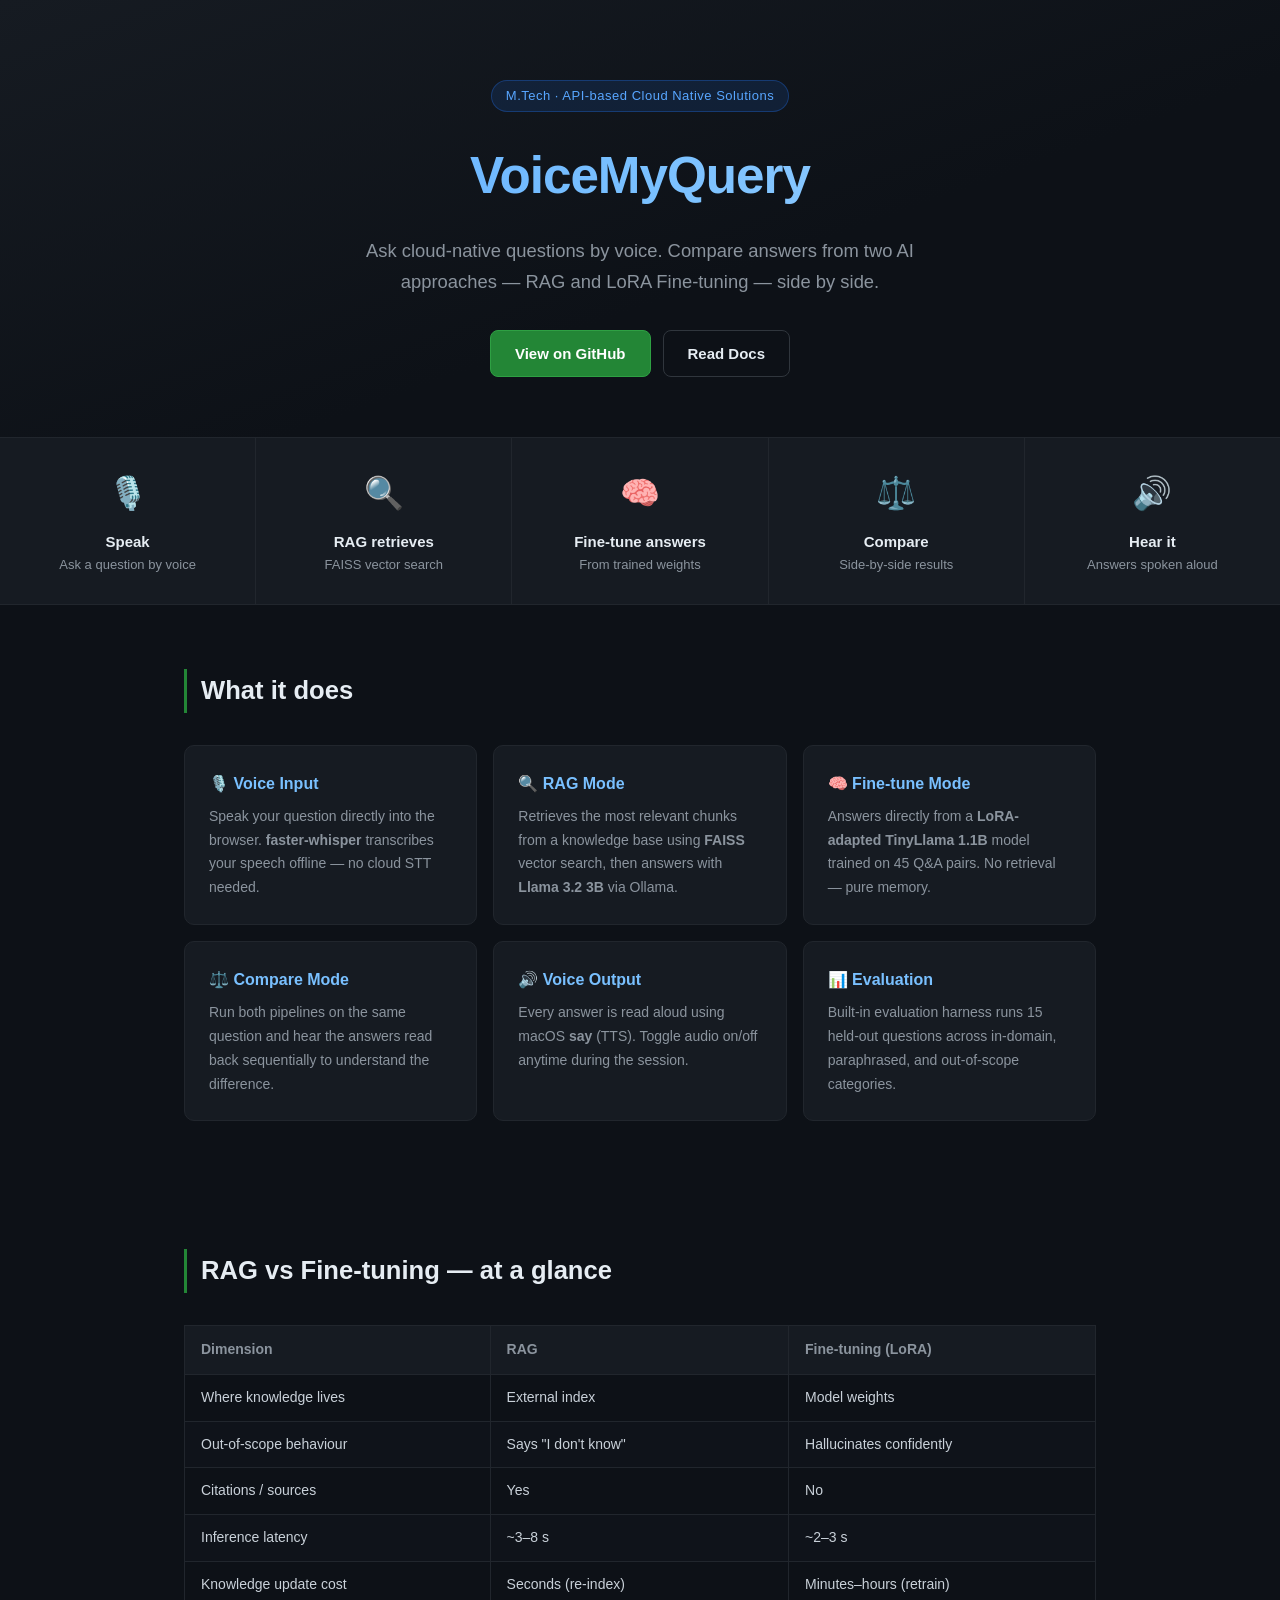
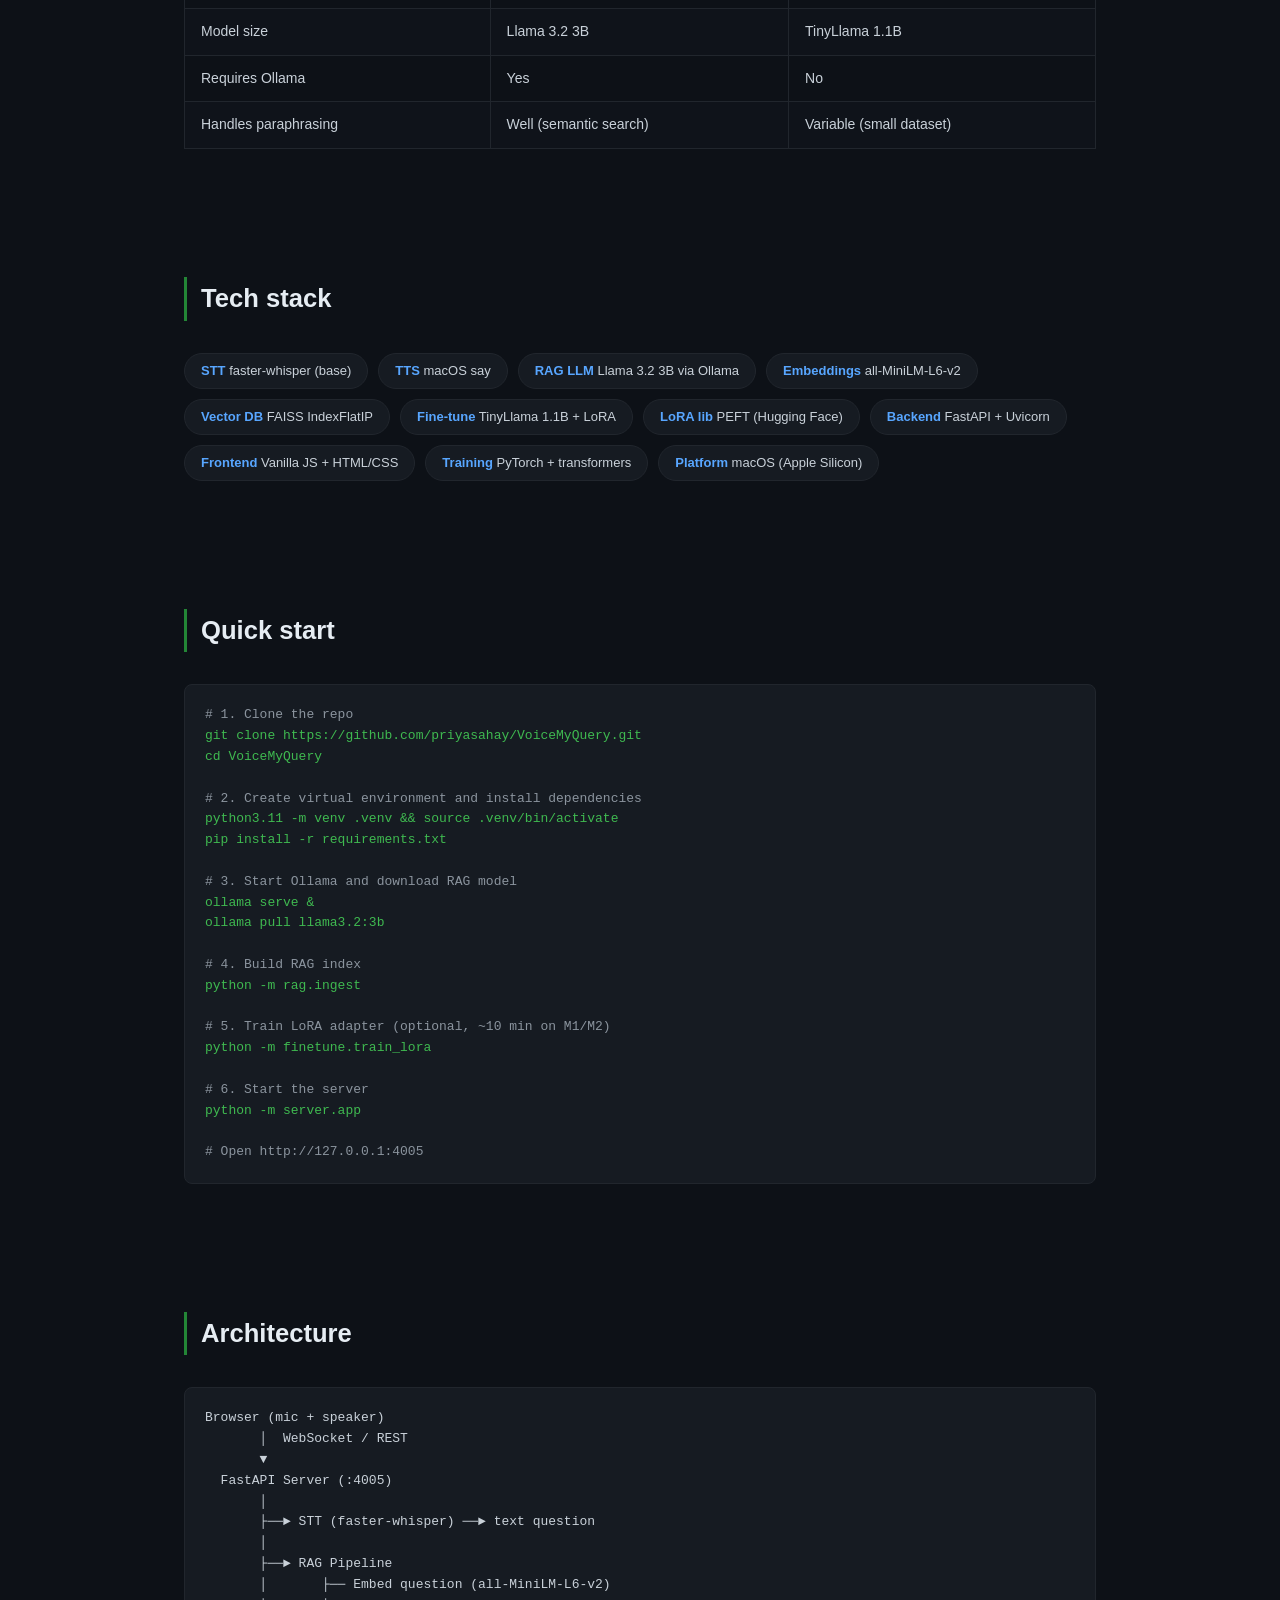
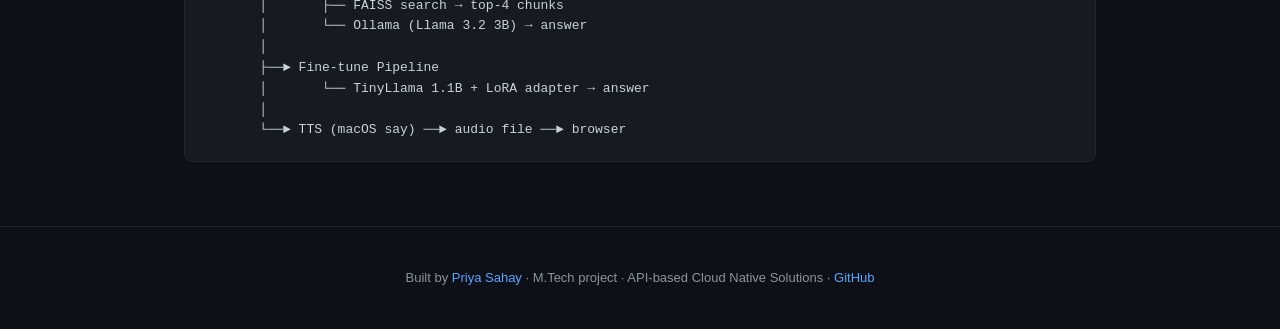
==== docs/index.html @ e5074326 "Add GitHub Pages landing page" ====
<!DOCTYPE html>
<html lang="en">
<head>
  <meta charset="UTF-8" />
  <meta name="viewport" content="width=device-width, initial-scale=1.0" />
  <title>VoiceMyQuery — RAG vs Fine-Tuning Voice Assistant</title>
  <style>
    * { box-sizing: border-box; margin: 0; padding: 0; }

    body {
      font-family: -apple-system, BlinkMacSystemFont, "Segoe UI", Roboto, sans-serif;
      background: #0d1117;
      color: #e6edf3;
      line-height: 1.7;
    }

    a { color: #58a6ff; text-decoration: none; }
    a:hover { text-decoration: underline; }

    /* HERO */
    .hero {
      text-align: center;
      padding: 80px 24px 60px;
      background: linear-gradient(160deg, #161b22 0%, #0d1117 60%);
      border-bottom: 1px solid #21262d;
    }
    .hero .badge {
      display: inline-block;
      background: #1f6feb22;
      border: 1px solid #1f6feb55;
      color: #58a6ff;
      border-radius: 20px;
      padding: 4px 14px;
      font-size: 13px;
      margin-bottom: 20px;
      letter-spacing: 0.5px;
    }
    .hero h1 {
      font-size: clamp(2rem, 5vw, 3.2rem);
      font-weight: 700;
      letter-spacing: -1px;
      margin-bottom: 16px;
      background: linear-gradient(90deg, #58a6ff, #79c0ff, #a5d6ff);
      -webkit-background-clip: text;
      -webkit-text-fill-color: transparent;
    }
    .hero p {
      font-size: 1.15rem;
      color: #8b949e;
      max-width: 600px;
      margin: 0 auto 32px;
    }
    .hero-buttons { display: flex; gap: 12px; justify-content: center; flex-wrap: wrap; }
    .btn {
      padding: 10px 24px;
      border-radius: 8px;
      font-size: 15px;
      font-weight: 600;
      cursor: pointer;
      transition: opacity 0.2s;
    }
    .btn:hover { opacity: 0.85; text-decoration: none; }
    .btn-primary { background: #238636; color: #fff; border: 1px solid #2ea043; }
    .btn-secondary { background: transparent; color: #e6edf3; border: 1px solid #30363d; }

    /* DEMO STRIP */
    .demo-strip {
      display: flex;
      justify-content: center;
      gap: 0;
      background: #161b22;
      border-bottom: 1px solid #21262d;
      overflow-x: auto;
    }
    .demo-step {
      text-align: center;
      padding: 28px 32px;
      flex: 1;
      min-width: 160px;
      border-right: 1px solid #21262d;
    }
    .demo-step:last-child { border-right: none; }
    .demo-step .icon { font-size: 2rem; margin-bottom: 8px; }
    .demo-step .label { font-size: 13px; color: #8b949e; }
    .demo-step .title { font-size: 15px; font-weight: 600; color: #e6edf3; }

    /* SECTIONS */
    section { padding: 64px 24px; max-width: 960px; margin: 0 auto; }
    section h2 {
      font-size: 1.6rem;
      font-weight: 700;
      margin-bottom: 32px;
      color: #e6edf3;
      border-left: 3px solid #238636;
      padding-left: 14px;
    }

    /* CARDS GRID */
    .cards { display: grid; grid-template-columns: repeat(auto-fit, minmax(260px, 1fr)); gap: 16px; }
    .card {
      background: #161b22;
      border: 1px solid #21262d;
      border-radius: 10px;
      padding: 24px;
      transition: border-color 0.2s;
    }
    .card:hover { border-color: #388bfd55; }
    .card h3 { font-size: 1rem; font-weight: 600; margin-bottom: 8px; color: #79c0ff; }
    .card p { font-size: 14px; color: #8b949e; }

    /* COMPARE TABLE */
    .compare-table { width: 100%; border-collapse: collapse; font-size: 14px; }
    .compare-table th {
      background: #161b22;
      padding: 12px 16px;
      text-align: left;
      border: 1px solid #21262d;
      color: #8b949e;
      font-weight: 600;
    }
    .compare-table td {
      padding: 11px 16px;
      border: 1px solid #21262d;
      color: #c9d1d9;
    }
    .compare-table tr:nth-child(even) td { background: #161b2244; }
    .good { color: #3fb950; }
    .warn { color: #d29922; }
    .bad  { color: #f85149; }

    /* TECH STACK */
    .tech-grid { display: flex; flex-wrap: wrap; gap: 10px; }
    .tech-pill {
      background: #161b22;
      border: 1px solid #21262d;
      border-radius: 20px;
      padding: 6px 16px;
      font-size: 13px;
      color: #c9d1d9;
    }
    .tech-pill span { color: #58a6ff; font-weight: 600; }

    /* CODE BLOCK */
    pre {
      background: #161b22;
      border: 1px solid #21262d;
      border-radius: 8px;
      padding: 20px;
      font-size: 13px;
      overflow-x: auto;
      color: #c9d1d9;
      line-height: 1.6;
    }
    code { font-family: "SFMono-Regular", Consolas, monospace; }
    .comment { color: #8b949e; }
    .cmd { color: #3fb950; }

    /* FOOTER */
    footer {
      text-align: center;
      padding: 40px 24px;
      border-top: 1px solid #21262d;
      color: #8b949e;
      font-size: 13px;
    }
    footer a { color: #58a6ff; }
  </style>
</head>
<body>

<!-- HERO -->
<div class="hero">
  <div class="badge">M.Tech · API-based Cloud Native Solutions</div>
  <h1>VoiceMyQuery</h1>
  <p>Ask cloud-native questions by voice. Compare answers from two AI approaches — RAG and LoRA Fine-tuning — side by side.</p>
  <div class="hero-buttons">
    <a class="btn btn-primary" href="https://github.com/priyasahay/VoiceMyQuery">View on GitHub</a>
    <a class="btn btn-secondary" href="https://github.com/priyasahay/VoiceMyQuery#readme">Read Docs</a>
  </div>
</div>

<!-- DEMO STRIP -->
<div class="demo-strip">
  <div class="demo-step">
    <div class="icon">🎙️</div>
    <div class="title">Speak</div>
    <div class="label">Ask a question by voice</div>
  </div>
  <div class="demo-step">
    <div class="icon">🔍</div>
    <div class="title">RAG retrieves</div>
    <div class="label">FAISS vector search</div>
  </div>
  <div class="demo-step">
    <div class="icon">🧠</div>
    <div class="title">Fine-tune answers</div>
    <div class="label">From trained weights</div>
  </div>
  <div class="demo-step">
    <div class="icon">⚖️</div>
    <div class="title">Compare</div>
    <div class="label">Side-by-side results</div>
  </div>
  <div class="demo-step">
    <div class="icon">🔊</div>
    <div class="title">Hear it</div>
    <div class="label">Answers spoken aloud</div>
  </div>
</div>

<!-- WHAT IT DOES -->
<section>
  <h2>What it does</h2>
  <div class="cards">
    <div class="card">
      <h3>🎙️ Voice Input</h3>
      <p>Speak your question directly into the browser. <strong>faster-whisper</strong> transcribes your speech offline — no cloud STT needed.</p>
    </div>
    <div class="card">
      <h3>🔍 RAG Mode</h3>
      <p>Retrieves the most relevant chunks from a knowledge base using <strong>FAISS</strong> vector search, then answers with <strong>Llama 3.2 3B</strong> via Ollama.</p>
    </div>
    <div class="card">
      <h3>🧠 Fine-tune Mode</h3>
      <p>Answers directly from a <strong>LoRA-adapted TinyLlama 1.1B</strong> model trained on 45 Q&amp;A pairs. No retrieval — pure memory.</p>
    </div>
    <div class="card">
      <h3>⚖️ Compare Mode</h3>
      <p>Run both pipelines on the same question and hear the answers read back sequentially to understand the difference.</p>
    </div>
    <div class="card">
      <h3>🔊 Voice Output</h3>
      <p>Every answer is read aloud using macOS <strong>say</strong> (TTS). Toggle audio on/off anytime during the session.</p>
    </div>
    <div class="card">
      <h3>📊 Evaluation</h3>
      <p>Built-in evaluation harness runs 15 held-out questions across in-domain, paraphrased, and out-of-scope categories.</p>
    </div>
  </div>
</section>

<!-- RAG VS FINE-TUNE -->
<section>
  <h2>RAG vs Fine-tuning — at a glance</h2>
  <table class="compare-table">
    <thead>
      <tr>
        <th>Dimension</th>
        <th>RAG</th>
        <th>Fine-tuning (LoRA)</th>
      </tr>
    </thead>
    <tbody>
      <tr><td>Where knowledge lives</td><td>External index</td><td>Model weights</td></tr>
      <tr><td>Out-of-scope behaviour</td><td class="good">Says "I don't know"</td><td class="bad">Hallucinates confidently</td></tr>
      <tr><td>Citations / sources</td><td class="good">Yes</td><td class="bad">No</td></tr>
      <tr><td>Inference latency</td><td class="warn">~3–8 s</td><td class="good">~2–3 s</td></tr>
      <tr><td>Knowledge update cost</td><td class="good">Seconds (re-index)</td><td class="warn">Minutes–hours (retrain)</td></tr>
      <tr><td>Model size</td><td>Llama 3.2 3B</td><td>TinyLlama 1.1B</td></tr>
      <tr><td>Requires Ollama</td><td class="warn">Yes</td><td class="good">No</td></tr>
      <tr><td>Handles paraphrasing</td><td class="good">Well (semantic search)</td><td class="warn">Variable (small dataset)</td></tr>
    </tbody>
  </table>
</section>

<!-- TECH STACK -->
<section>
  <h2>Tech stack</h2>
  <div class="tech-grid">
    <div class="tech-pill"><span>STT</span> faster-whisper (base)</div>
    <div class="tech-pill"><span>TTS</span> macOS say</div>
    <div class="tech-pill"><span>RAG LLM</span> Llama 3.2 3B via Ollama</div>
    <div class="tech-pill"><span>Embeddings</span> all-MiniLM-L6-v2</div>
    <div class="tech-pill"><span>Vector DB</span> FAISS IndexFlatIP</div>
    <div class="tech-pill"><span>Fine-tune</span> TinyLlama 1.1B + LoRA</div>
    <div class="tech-pill"><span>LoRA lib</span> PEFT (Hugging Face)</div>
    <div class="tech-pill"><span>Backend</span> FastAPI + Uvicorn</div>
    <div class="tech-pill"><span>Frontend</span> Vanilla JS + HTML/CSS</div>
    <div class="tech-pill"><span>Training</span> PyTorch + transformers</div>
    <div class="tech-pill"><span>Platform</span> macOS (Apple Silicon)</div>
  </div>
</section>

<!-- QUICK START -->
<section>
  <h2>Quick start</h2>
  <pre><code><span class="comment"># 1. Clone the repo</span>
<span class="cmd">git clone https://github.com/priyasahay/VoiceMyQuery.git</span>
<span class="cmd">cd VoiceMyQuery</span>

<span class="comment"># 2. Create virtual environment and install dependencies</span>
<span class="cmd">python3.11 -m venv .venv &amp;&amp; source .venv/bin/activate</span>
<span class="cmd">pip install -r requirements.txt</span>

<span class="comment"># 3. Start Ollama and download RAG model</span>
<span class="cmd">ollama serve &amp;</span>
<span class="cmd">ollama pull llama3.2:3b</span>

<span class="comment"># 4. Build RAG index</span>
<span class="cmd">python -m rag.ingest</span>

<span class="comment"># 5. Train LoRA adapter (optional, ~10 min on M1/M2)</span>
<span class="cmd">python -m finetune.train_lora</span>

<span class="comment"># 6. Start the server</span>
<span class="cmd">python -m server.app</span>

<span class="comment"># Open http://127.0.0.1:4005</span></code></pre>
</section>

<!-- ARCHITECTURE -->
<section>
  <h2>Architecture</h2>
  <pre><code>Browser (mic + speaker)
       │  WebSocket / REST
       ▼
  FastAPI Server (:4005)
       │
       ├──► STT (faster-whisper) ──► text question
       │
       ├──► RAG Pipeline
       │       ├── Embed question (all-MiniLM-L6-v2)
       │       ├── FAISS search → top-4 chunks
       │       └── Ollama (Llama 3.2 3B) → answer
       │
       ├──► Fine-tune Pipeline
       │       └── TinyLlama 1.1B + LoRA adapter → answer
       │
       └──► TTS (macOS say) ──► audio file ──► browser</code></pre>
</section>

<!-- FOOTER -->
<footer>
  Built by <a href="https://github.com/priyasahay">Priya Sahay</a> · M.Tech project · API-based Cloud Native Solutions ·
  <a href="https://github.com/priyasahay/VoiceMyQuery">GitHub</a>
</footer>

</body>
</html>
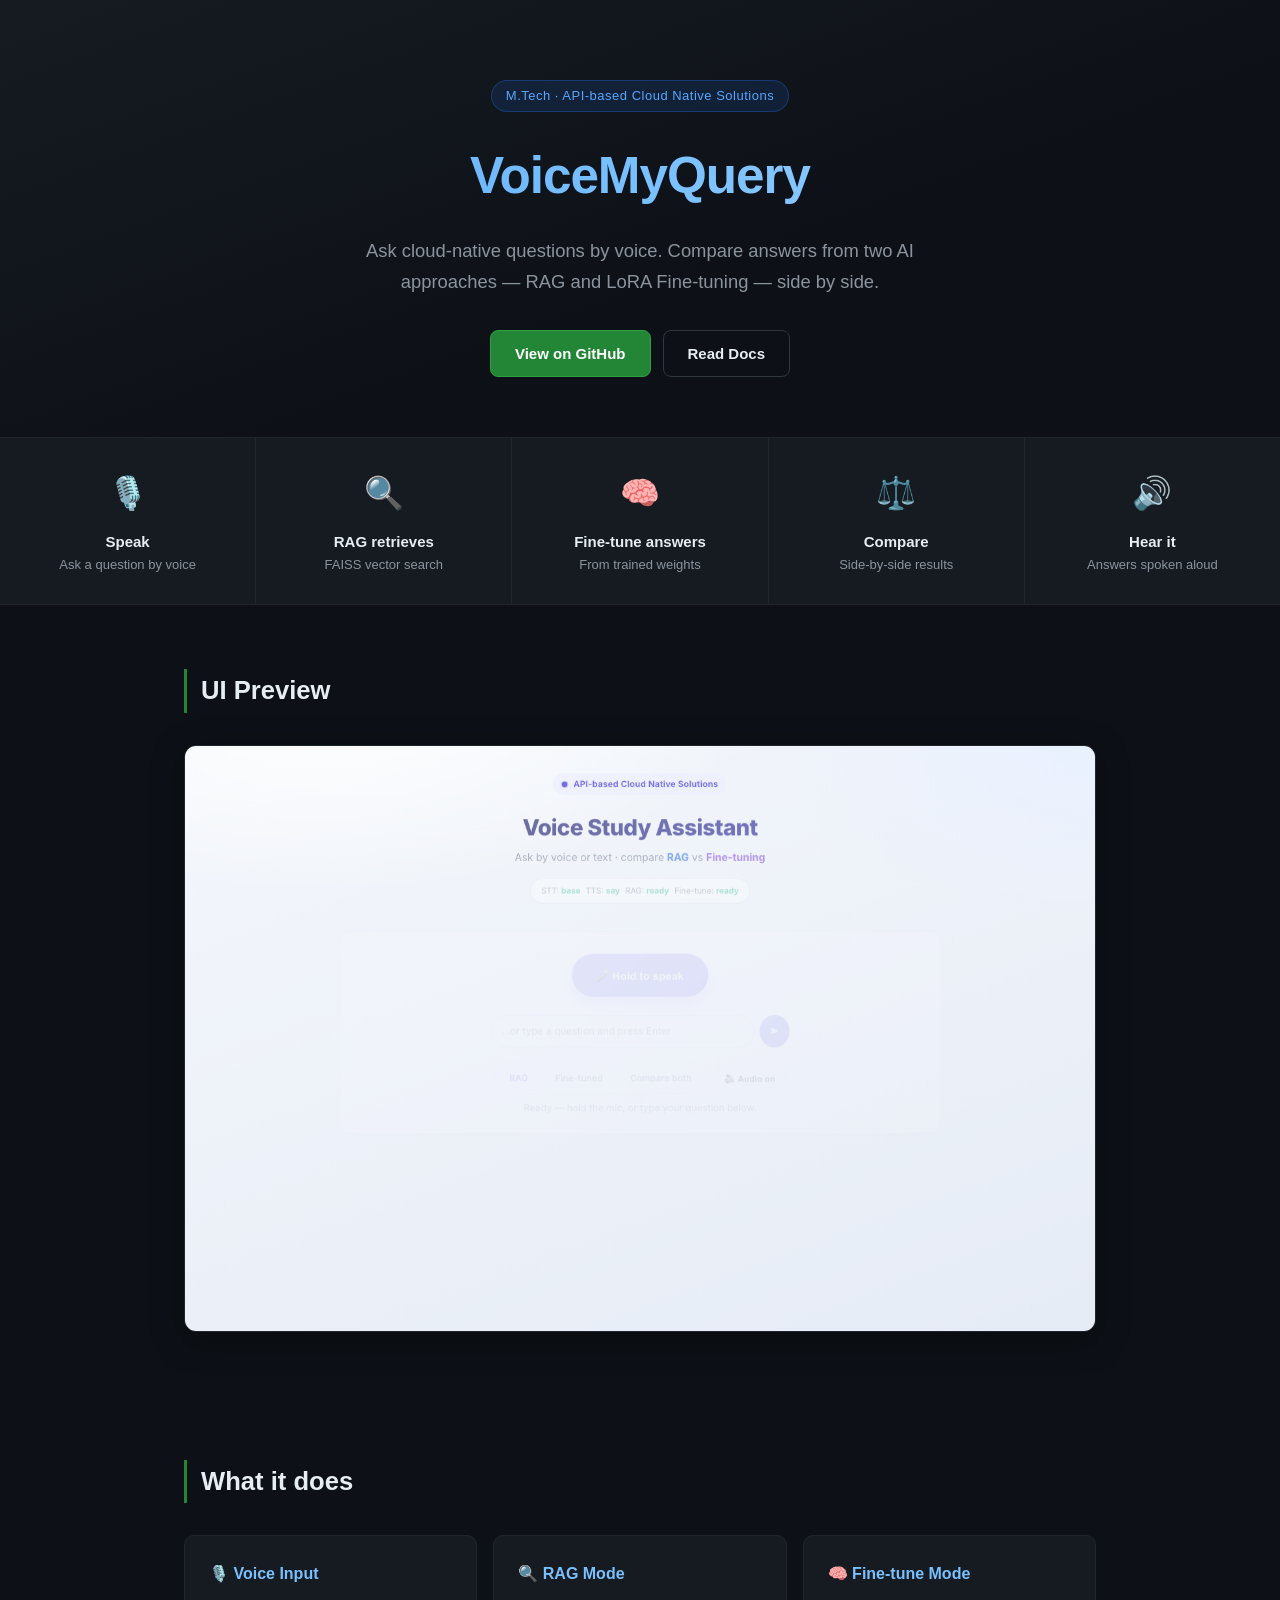
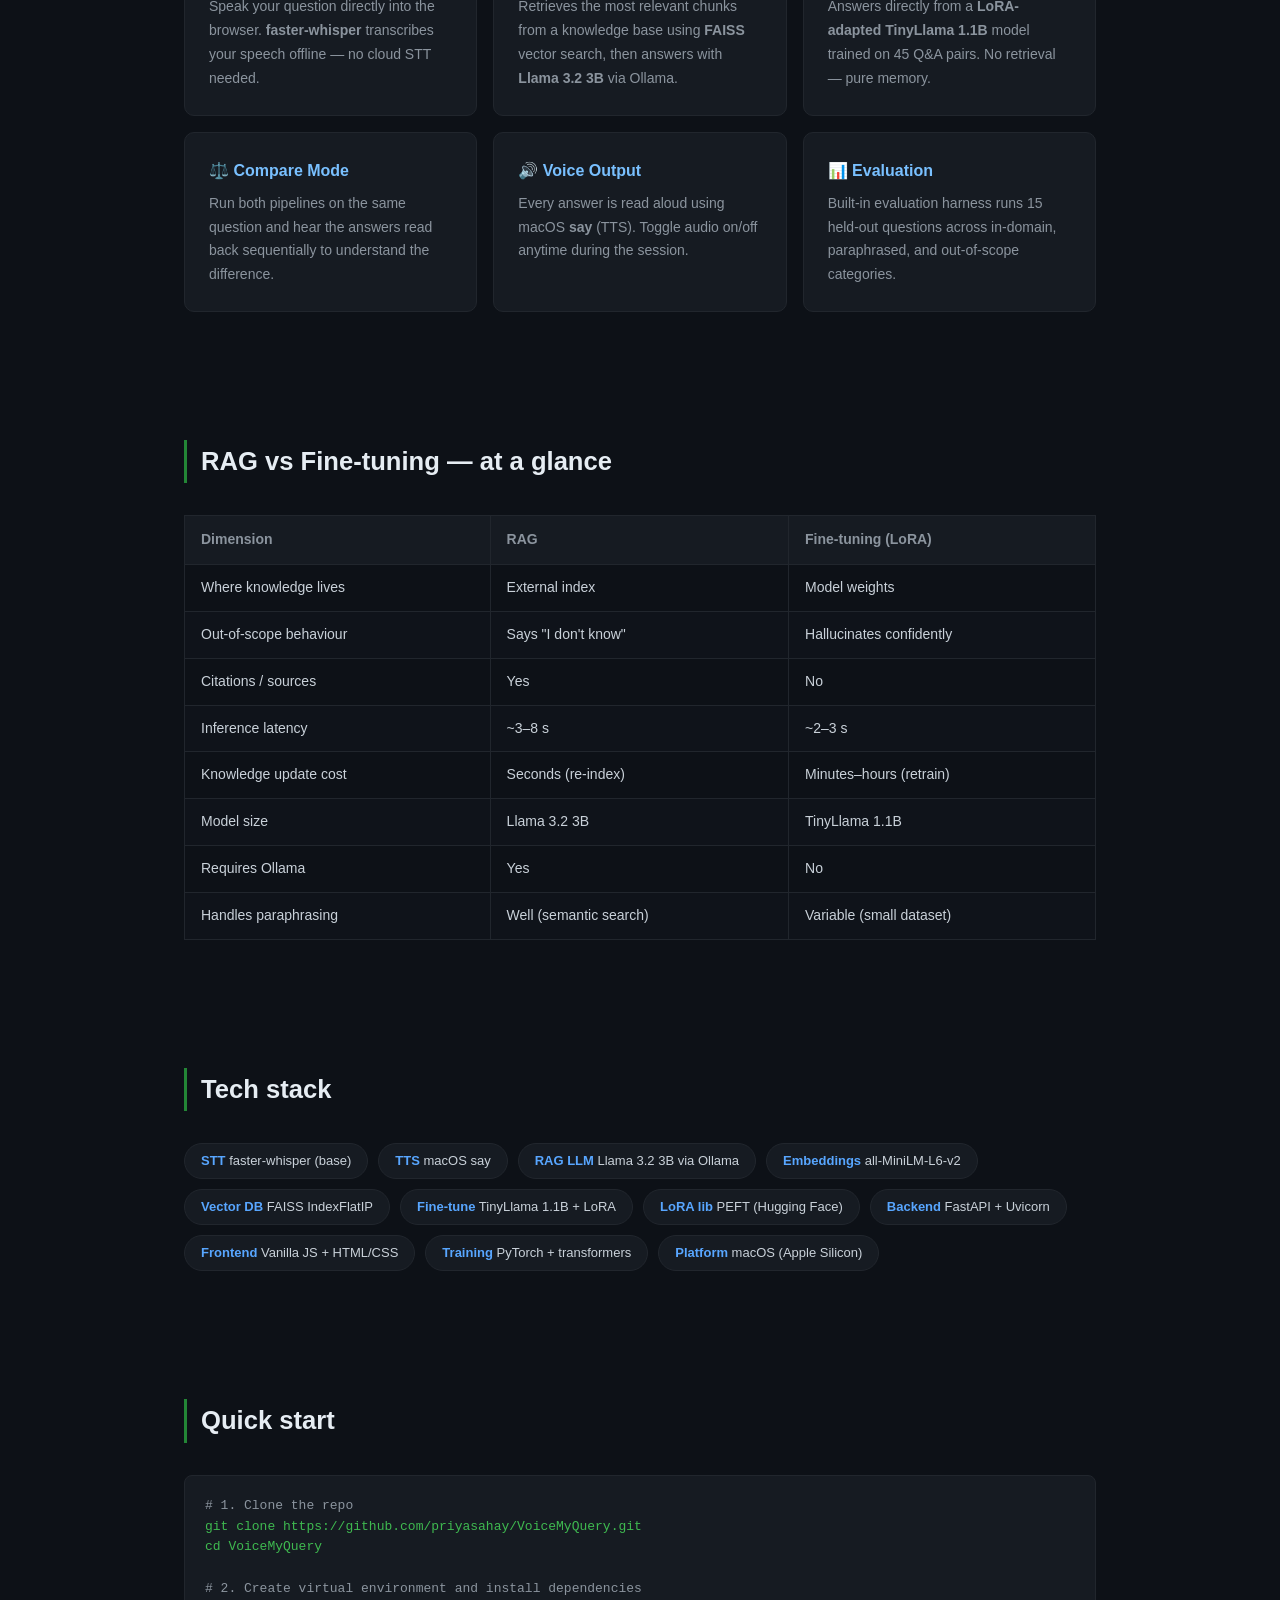
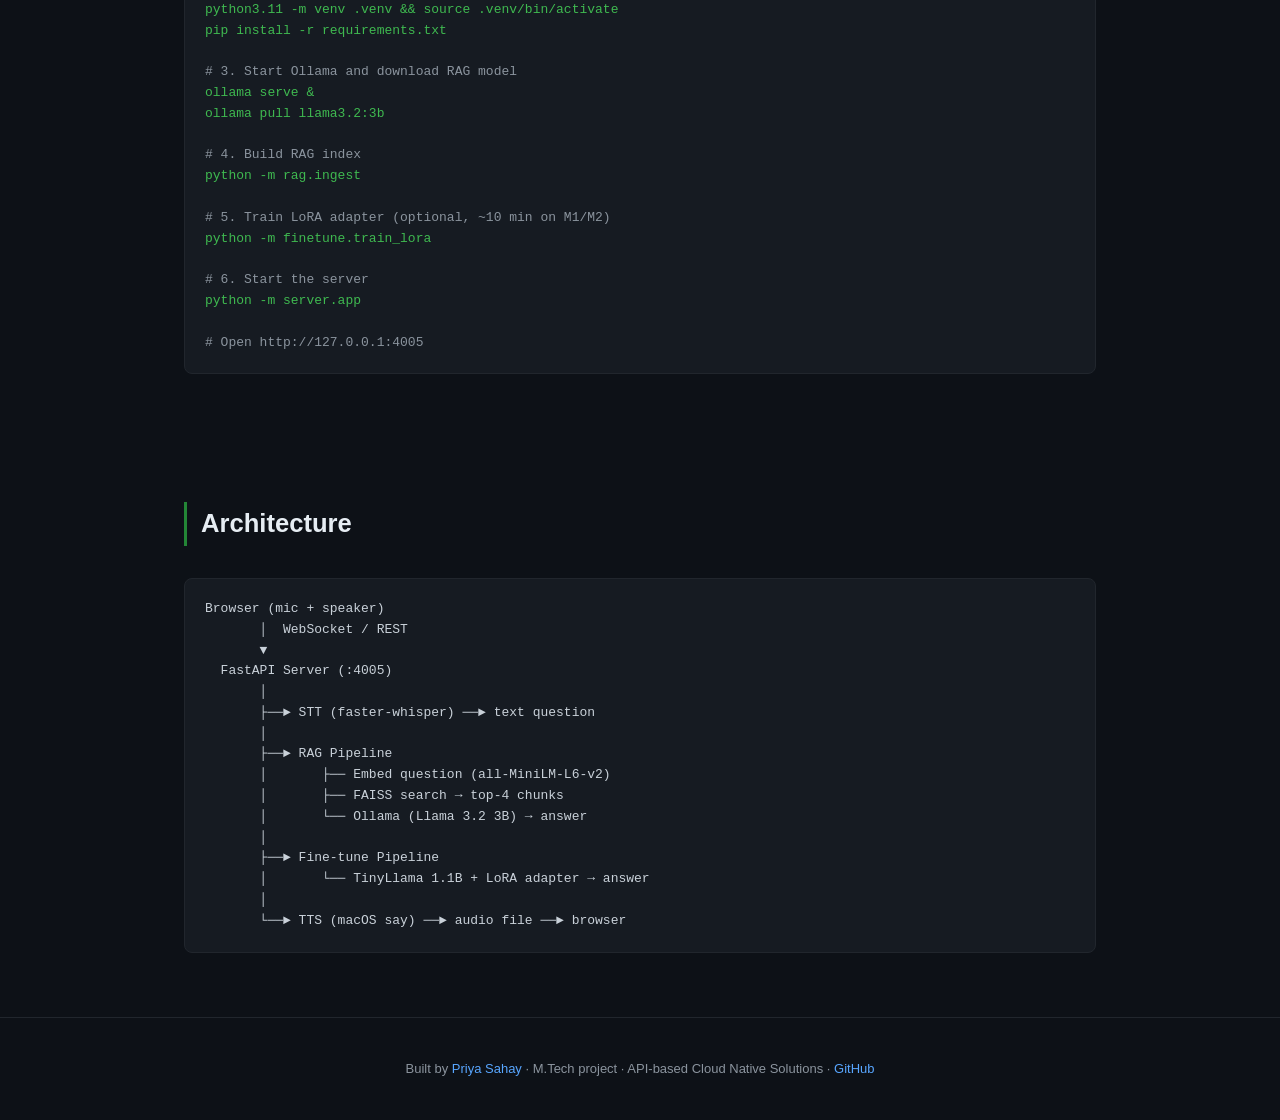
==== commit 04c634e0: "Add UI screenshot to landing page" ====
--- a/docs/index.html
+++ b/docs/index.html
@@ -207,6 +207,14 @@
     <div class="label">Answers spoken aloud</div>
   </div>
 </div>
+
+<!-- SCREENSHOT -->
+<section>
+  <h2>UI Preview</h2>
+  <div style="border: 1px solid #21262d; border-radius: 12px; overflow: hidden; box-shadow: 0 8px 32px #00000066;">
+    <img src="assets/ui-screenshot.png" alt="VoiceMyQuery UI" style="width: 100%; display: block;" />
+  </div>
+</section>
 
 <!-- WHAT IT DOES -->
 <section>
